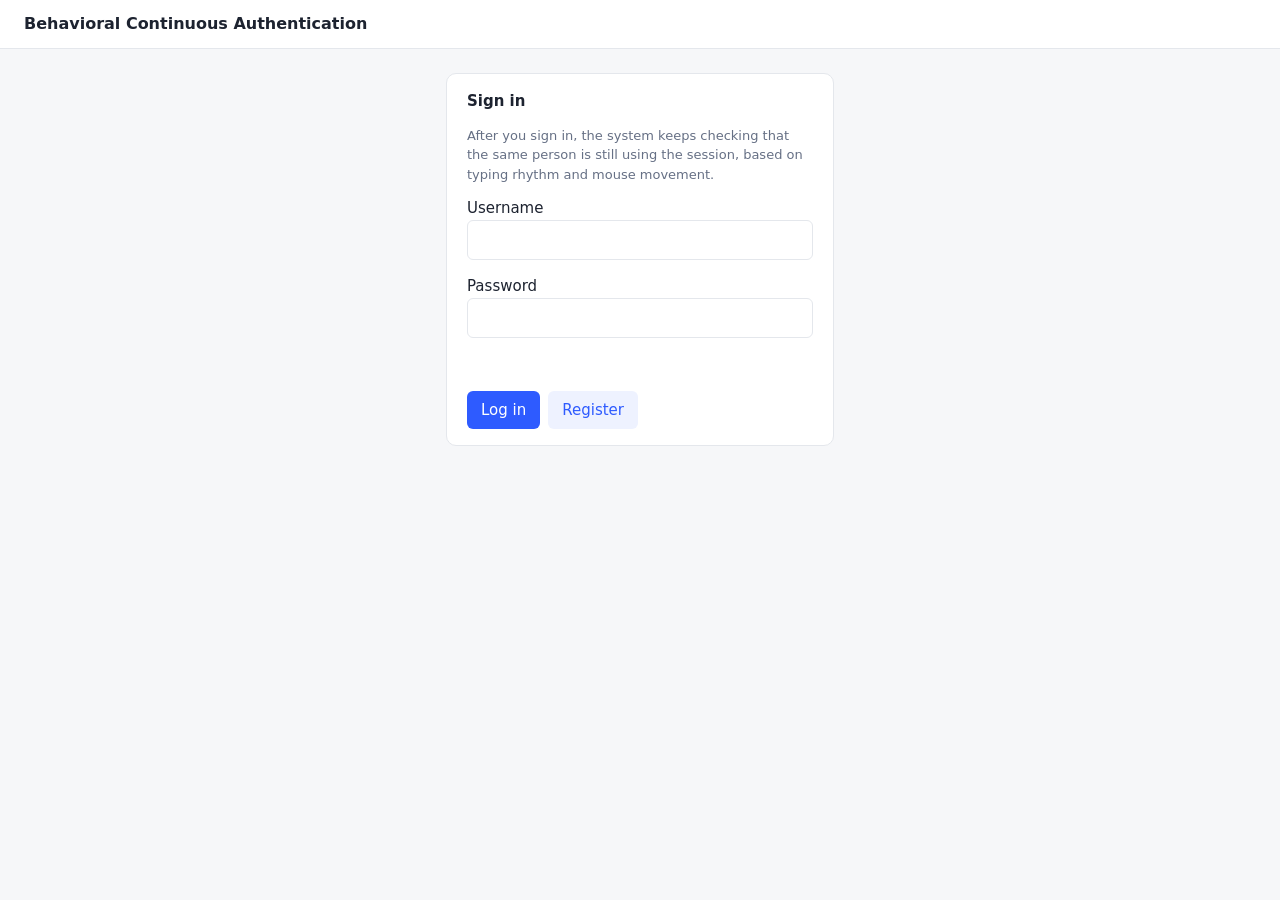
==== frontend/index.html @ 071699a4 "Add continuous authentication prototype FastAPI + SQLite backend, plain HTML/JS frontend, scikit-lea" ====
<!doctype html>
<html lang="en">
<head>
<meta charset="utf-8"><meta name="viewport" content="width=device-width, initial-scale=1">
<title>BCA — Sign in</title>
<link rel="stylesheet" href="style.css">
</head>
<body>
<header><h1>Behavioral Continuous Authentication</h1></header>
<main style="max-width:420px">
  <form class="card" id="form">
    <h2>Sign in</h2>
    <p class="muted">After you sign in, the system keeps checking that the same person is still using the session, based on typing rhythm and mouse movement.</p>
    <label>Username <input id="u" autocomplete="username" required></label>
    <p></p>
    <label>Password <input id="p" type="password" autocomplete="current-password" required></label>
    <p class="error" id="err" role="alert"></p>
    <div class="row">
      <button type="submit">Log in</button>
      <button type="button" class="secondary" id="reg">Register</button>
    </div>
  </form>
</main>
<script>
const $ = id => document.getElementById(id);
const body = () => JSON.stringify({ username: $('u').value, password: $('p').value });
const post = (url) => fetch(url, { method: 'POST', headers: { 'Content-Type': 'application/json' }, body: body() });
const err = async r => { const j = await r.json(); return typeof j.detail === 'string' ? j.detail : 'Username: 3+ letters/digits, password: 6+ characters'; };

async function login() {
  const r = await post('/api/login');
  if (!r.ok) return $('err').textContent = await err(r);
  localStorage.token = (await r.json()).token;
  location.href = 'app.html';
}
$('form').onsubmit = e => { e.preventDefault(); login(); };
$('reg').onclick = async () => {
  const r = await post('/api/register');
  if (!r.ok) return $('err').textContent = await err(r);
  login();
};
</script>
</body>
</html>
---- frontend/style.css ----
:root { --bg:#f6f7f9; --card:#fff; --ink:#1d2330; --muted:#667085; --line:#e4e7ec;
  --ok:#12b76a; --warn:#f79009; --bad:#d92d20; --accent:#2e5bff; }
* { box-sizing: border-box; }
body { margin:0; font:15px/1.5 system-ui, -apple-system, "Segoe UI", sans-serif; background:var(--bg); color:var(--ink); }
header { display:flex; align-items:center; gap:16px; padding:12px 24px; background:var(--card); border-bottom:1px solid var(--line); }
header h1 { font-size:16px; margin:0; flex:1; }
main { max-width:1000px; margin:24px auto; padding:0 16px; display:grid; gap:16px; }
.card { background:var(--card); border:1px solid var(--line); border-radius:10px; padding:16px 20px; }
.card h2 { font-size:15px; margin:0 0 8px; }
.muted { color:var(--muted); font-size:13px; }
input, textarea, button { font:inherit; }
input, textarea { width:100%; padding:8px 10px; border:1px solid var(--line); border-radius:6px; }
textarea { min-height:110px; resize:vertical; }
button { padding:8px 14px; border:0; border-radius:6px; background:var(--accent); color:#fff; cursor:pointer; }
button.secondary { background:#eef2ff; color:var(--accent); }
button:disabled { opacity:.5; cursor:not-allowed; }
.row { display:flex; gap:8px; align-items:center; }
.chip { padding:2px 10px; border-radius:999px; font-size:13px; background:#eef2ff; color:var(--accent); }
.bar { height:12px; background:var(--line); border-radius:6px; overflow:hidden; }
.bar > div { height:100%; width:0; background:var(--ok); transition:width .4s, background .4s; }
table { width:100%; border-collapse:collapse; }
th, td { text-align:left; padding:6px 8px; border-bottom:1px solid var(--line); font-size:14px; }
.error { color:var(--bad); min-height:1.5em; }
.chart-legend { display:flex; flex-wrap:wrap; gap:6px 18px; font-size:13px; margin-bottom:4px; }
.chart-legend i { display:inline-block; width:10px; height:10px; border-radius:2px; margin-right:6px; vertical-align:-1px; }
.chart-plot { position:relative; }
.chart-tip { position:absolute; pointer-events:none; background:#1d2330; color:#fff; font-size:12px; line-height:1.45;
  padding:6px 9px; border-radius:6px; min-width:150px; }
details table { margin-top:6px; }
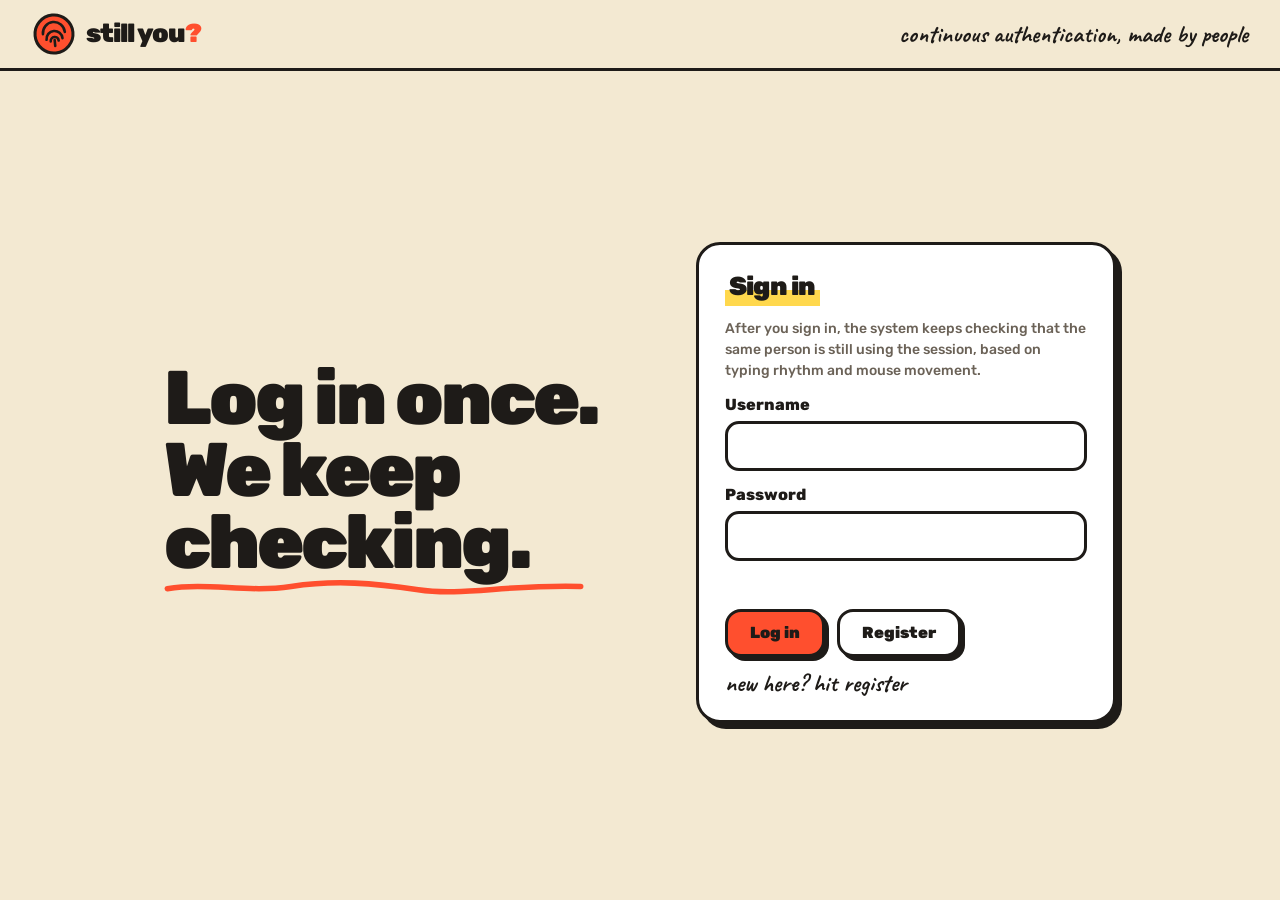
==== commit cd66ca30: "Refine prototype UI, features, and evaluation results" ====
--- a/frontend/index.html
+++ b/frontend/index.html
@@ -2,22 +2,28 @@
 <html lang="en">
 <head>
 <meta charset="utf-8"><meta name="viewport" content="width=device-width, initial-scale=1">
-<title>BCA — Sign in</title>
+<title>still you? — Sign in</title>
+<link rel="preconnect" href="https://fonts.googleapis.com">
+<link href="https://fonts.googleapis.com/css2?family=Rubik:wght@500;700;800;900&family=Caveat:wght@700&display=swap" rel="stylesheet">
 <link rel="stylesheet" href="style.css">
 </head>
-<body>
-<header><h1>Behavioral Continuous Authentication</h1></header>
-<main style="max-width:420px">
-  <form class="card" id="form">
+<body class="fit">
+<header><a class="logo" href="index.html"><svg width="44" height="44" viewBox="0 0 44 44" aria-hidden="true"><circle cx="22" cy="22" r="19" fill="#FF4F2E" stroke="#1E1B18" stroke-width="3"/><path d="M11 21a11 11 0 0 1 22 0M14 27a8 8 0 0 1 16 0M18 29a4 4 0 0 1 8 0M22 28v6" fill="none" stroke="#1E1B18" stroke-width="2.6" stroke-linecap="round"/></svg><b>still you<span>?</span></b></a><h1></h1><span class="hand">continuous authentication, made by people</span></header>
+<main class="signin">
+  <div>
+    <p class="hero">Log in once.<br>We keep checking.</p>
+    <svg aria-hidden="true" width="100%" height="18" style="max-width:420px" viewBox="0 0 760 30"><path d="M6 18 C 80 6, 150 26, 230 14 S 380 8, 460 20 S 620 10, 754 14" stroke="#FF4F2E" stroke-width="10" fill="none" stroke-linecap="round"/></svg>
+  </div>
+  <form class="card stack" id="form">
     <h2>Sign in</h2>
-    <p class="muted">After you sign in, the system keeps checking that the same person is still using the session, based on typing rhythm and mouse movement.</p>
+    <p class="muted" style="margin:0">After you sign in, the system keeps checking that the same person is still using the session, based on typing rhythm and mouse movement.</p>
     <label>Username <input id="u" autocomplete="username" required></label>
-    <p></p>
     <label>Password <input id="p" type="password" autocomplete="current-password" required></label>
-    <p class="error" id="err" role="alert"></p>
+    <p class="error" id="err" role="alert" style="margin:0"></p>
     <div class="row">
       <button type="submit">Log in</button>
       <button type="button" class="secondary" id="reg">Register</button>
+      <span class="hand">new here? hit register</span>
     </div>
   </form>
 </main>
--- a/frontend/style.css
+++ b/frontend/style.css
@@ -1,29 +1,81 @@
-:root { --bg:#f6f7f9; --card:#fff; --ink:#1d2330; --muted:#667085; --line:#e4e7ec;
-  --ok:#12b76a; --warn:#f79009; --bad:#d92d20; --accent:#2e5bff; }
+/* "still you?" — hand-made zine look: kraft paper, ink marker, stickers with hard shadows */
+:root { --bg:#F3E9D2; --card:#fff; --ink:#1E1B18; --muted:#6B6257; --line:#1E1B18;
+  --ok:#7FE0B5; --warn:#FFD84D; --bad:#FF4F2E; --accent:#FF4F2E; --butter:#FFD84D; --mint:#7FE0B5; --sky:#8EC9FF;
+  --hand:Caveat, cursive; }
 * { box-sizing: border-box; }
-body { margin:0; font:15px/1.5 system-ui, -apple-system, "Segoe UI", sans-serif; background:var(--bg); color:var(--ink); }
-header { display:flex; align-items:center; gap:16px; padding:12px 24px; background:var(--card); border-bottom:1px solid var(--line); }
-header h1 { font-size:16px; margin:0; flex:1; }
-main { max-width:1000px; margin:24px auto; padding:0 16px; display:grid; gap:16px; }
-.card { background:var(--card); border:1px solid var(--line); border-radius:10px; padding:16px 20px; }
-.card h2 { font-size:15px; margin:0 0 8px; }
-.muted { color:var(--muted); font-size:13px; }
+body { margin:0; font:500 16px/1.5 Rubik, system-ui, sans-serif; background:var(--bg); color:var(--ink); }
+a { color:var(--ink); font-weight:800; text-decoration-thickness:3px; text-underline-offset:4px; }
+a:hover { text-decoration-color:var(--accent); }
+
+header { display:flex; flex-wrap:wrap; align-items:center; gap:12px 16px; padding:16px 32px; border-bottom:3px solid var(--ink); }
+header h1 { font-size:18px; font-weight:900; margin:0; flex:1; letter-spacing:-0.01em; }
+.logo { display:inline-flex; align-items:center; gap:10px; text-decoration:none; }
+.logo svg { flex:none; transform:rotate(-6deg); }
+.logo b { font-size:26px; font-weight:900; letter-spacing:-0.04em; line-height:1; }
+.logo b span { color:var(--accent); }
+.hand { font-family:var(--hand); font-weight:700; font-size:24px; line-height:1.2; }
+
+main { max-width:1040px; margin:36px auto; padding:0 20px; display:grid; gap:28px; }
+.card { background:var(--card); border:3px solid var(--ink); border-radius:24px; padding:22px 26px; box-shadow:6px 6px 0 var(--ink); }
+.card h2 { display:inline; font-size:26px; font-weight:900; letter-spacing:-0.03em; margin:0;
+  background:linear-gradient(transparent 58%, var(--butter) 58%); padding:0 4px; }
+.card h2 + * { margin-top:12px; }
+.muted { color:var(--muted); font-size:14px; }
+
 input, textarea, button { font:inherit; }
-input, textarea { width:100%; padding:8px 10px; border:1px solid var(--line); border-radius:6px; }
-textarea { min-height:110px; resize:vertical; }
-button { padding:8px 14px; border:0; border-radius:6px; background:var(--accent); color:#fff; cursor:pointer; }
-button.secondary { background:#eef2ff; color:var(--accent); }
+input, textarea { width:100%; padding:10px 12px; border:3px solid var(--ink); border-radius:14px; background:#fff; color:var(--ink); }
+input:focus-visible, textarea:focus-visible, button:focus-visible, a:focus-visible { outline:3px solid var(--sky); outline-offset:2px; }
+textarea { min-height:120px; resize:vertical; }
+label { font-weight:800; }
+button { min-height:48px; padding:0 22px; border:3px solid var(--ink); border-radius:16px; background:var(--accent); color:var(--ink);
+  font-weight:900; cursor:pointer; box-shadow:4px 4px 0 var(--ink); transition:transform .08s, box-shadow .08s; }
+button:active:not(:disabled) { transform:translate(4px, 4px); box-shadow:0 0 0 var(--ink); } /* pressed: shadow goes */
+button.secondary { background:#fff; }
 button:disabled { opacity:.5; cursor:not-allowed; }
-.row { display:flex; gap:8px; align-items:center; }
-.chip { padding:2px 10px; border-radius:999px; font-size:13px; background:#eef2ff; color:var(--accent); }
-.bar { height:12px; background:var(--line); border-radius:6px; overflow:hidden; }
-.bar > div { height:100%; width:0; background:var(--ok); transition:width .4s, background .4s; }
+.row { display:flex; flex-wrap:wrap; gap:12px; align-items:center; }
+
+.chip { display:inline-block; padding:4px 12px; border:3px solid var(--ink); border-radius:12px; font-size:14px; font-weight:900;
+  background:var(--butter); box-shadow:3px 3px 0 var(--ink); transform:rotate(-2deg); }
+.chip:nth-of-type(2n) { background:var(--mint); transform:rotate(2deg); }
+.chip.locked { background:var(--accent); }
+
+.bar { height:22px; background:var(--bg); border:3px solid var(--ink); border-radius:12px; overflow:hidden; }
+.bar > div { height:100%; width:0; background:var(--ok); border-right:3px solid var(--ink); transition:width .4s, background .4s; }
+
 table { width:100%; border-collapse:collapse; }
-th, td { text-align:left; padding:6px 8px; border-bottom:1px solid var(--line); font-size:14px; }
-.error { color:var(--bad); min-height:1.5em; }
-.chart-legend { display:flex; flex-wrap:wrap; gap:6px 18px; font-size:13px; margin-bottom:4px; }
-.chart-legend i { display:inline-block; width:10px; height:10px; border-radius:2px; margin-right:6px; vertical-align:-1px; }
+th, td { text-align:left; padding:8px; border-bottom:2px dashed var(--ink); font-size:14px; }
+th { font-weight:900; border-bottom-style:solid; }
+.error { color:#C2290F; font-weight:800; min-height:1.5em; }
+
+.chart-legend { display:flex; flex-wrap:wrap; gap:6px 18px; font-size:14px; margin-bottom:4px; }
+.chart-legend i { display:inline-block; width:14px; height:14px; border:2px solid var(--ink); border-radius:4px; margin-right:6px; vertical-align:-2px; }
 .chart-plot { position:relative; }
-.chart-tip { position:absolute; pointer-events:none; background:#1d2330; color:#fff; font-size:12px; line-height:1.45;
-  padding:6px 9px; border-radius:6px; min-width:150px; }
+.chart-tip { position:absolute; pointer-events:none; background:#fff; color:var(--ink); font-size:13px; line-height:1.45;
+  padding:8px 11px; border:3px solid var(--ink); border-radius:12px; box-shadow:4px 4px 0 var(--ink); min-width:150px; }
+details summary { cursor:pointer; margin-top:8px; }
 details table { margin-top:6px; }
+
+/* one-screen layouts: the page never scrolls, zones keep fixed slots so updates don't push content around */
+[hidden] { display:none !important; }
+body.fit { height:100dvh; overflow:hidden; display:flex; flex-direction:column; }
+body.fit > header { flex:none; padding-top:12px; padding-bottom:12px; }
+body.fit > main { flex:1; min-height:0; width:100%; margin:0 auto; padding:20px 24px 26px; }
+.stack { display:flex; flex-direction:column; gap:12px; }
+.stack > h2 { align-self:flex-start; }
+.stack > h2 + * { margin-top:0; }
+label input { margin-top:4px; }
+
+.signin { max-width:1000px; display:grid; grid-template-columns:minmax(0,1fr) minmax(0,420px); gap:48px; align-items:center; align-content:center; }
+.hero { margin:0; font-size:clamp(40px, 6vw, 76px); font-weight:900; line-height:.95; letter-spacing:-.04em; }
+
+@media (max-width:760px) {
+  .signin { grid-template-columns:1fr; gap:16px; }
+  .hero { font-size:36px; }
+}
+/* too small to fit everything: fall back to normal scrolling */
+@media (max-width:700px), (max-height:520px) {
+  body.fit.zoned { height:auto; overflow:visible; }
+}
+@media (max-height:560px) {
+  body.fit:not(.zoned) { height:auto; overflow:visible; }
+}
